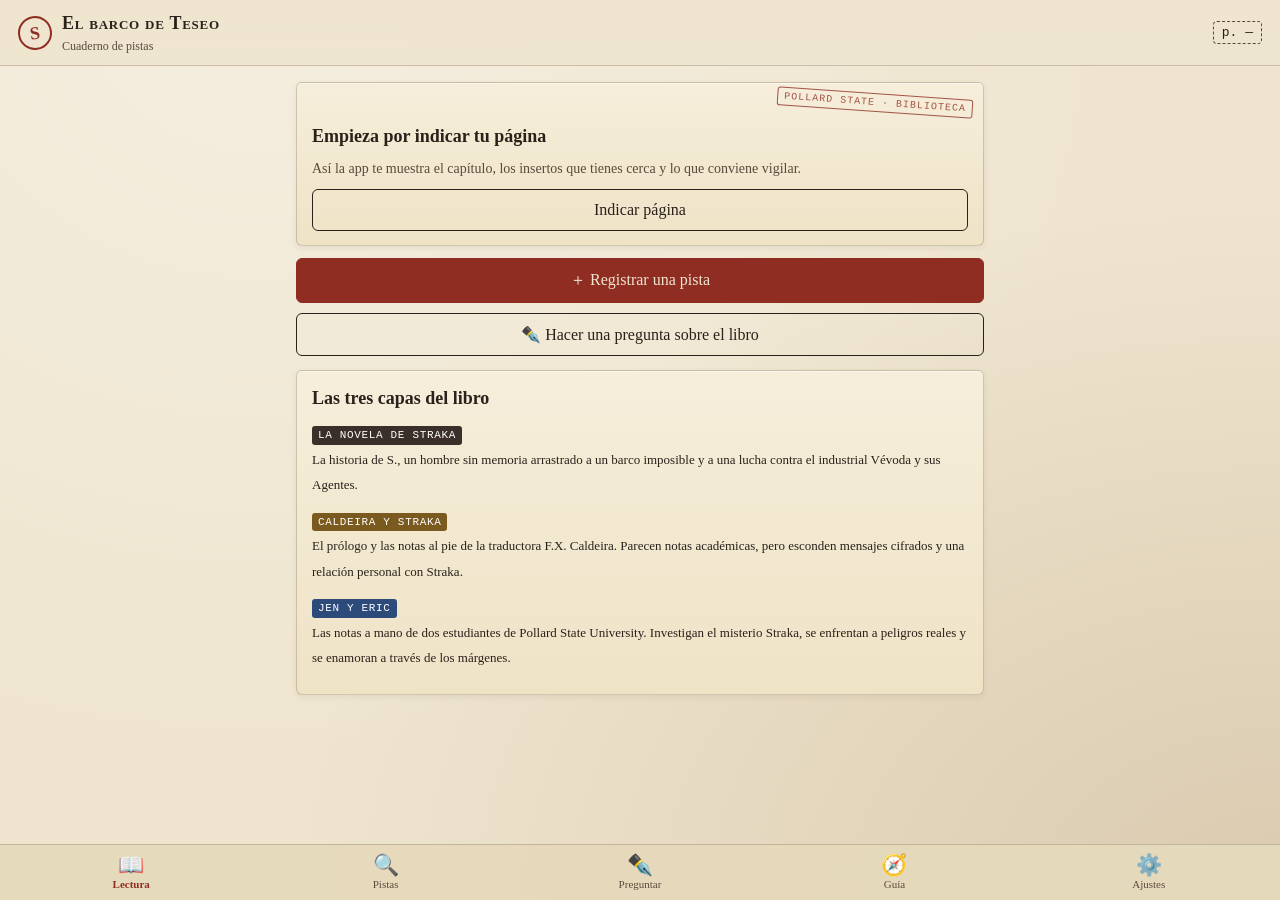
==== barco-de-teseo/index.html @ 1bac02ca "Add El barco de Teseo reading companion PWA Personal iPhone web app for reading S. (Ship of Theseus)" ====
<!DOCTYPE html>
<html lang="es">
<head>
  <meta charset="utf-8">
  <meta name="viewport" content="width=device-width, initial-scale=1, viewport-fit=cover">
  <title>El barco de Teseo · Cuaderno de pistas</title>
  <meta name="theme-color" content="#efe5cf">
  <meta name="apple-mobile-web-app-capable" content="yes">
  <meta name="mobile-web-app-capable" content="yes">
  <meta name="apple-mobile-web-app-status-bar-style" content="default">
  <meta name="apple-mobile-web-app-title" content="Teseo">
  <meta name="robots" content="noindex, nofollow">
  <link rel="manifest" href="manifest.webmanifest">
  <link rel="apple-touch-icon" href="icons/icon-180.png">
  <link rel="icon" type="image/png" href="icons/icon-192.png">
  <link rel="stylesheet" href="styles.css">
</head>
<body>
  <header class="top">
    <div class="marca">S</div>
    <div>
      <h1>El barco de Teseo</h1>
      <div class="sub">Cuaderno de pistas</div>
    </div>
    <button class="pag-chip" id="chipPagina" aria-label="Cambiar página actual">p. —</button>
  </header>

  <main id="vista" aria-live="polite"></main>

  <nav class="tabs" aria-label="Secciones">
    <button data-tab="lectura" class="activo"><span class="ico">📖</span>Lectura</button>
    <button data-tab="pistas"><span class="ico">🔍</span>Pistas</button>
    <button data-tab="preguntar"><span class="ico">✒️</span>Preguntar</button>
    <button data-tab="guia"><span class="ico">🧭</span>Guía</button>
    <button data-tab="ajustes"><span class="ico">⚙️</span>Ajustes</button>
  </nav>

  <div id="modal" class="modal-fondo oculto" role="dialog" aria-modal="true"></div>

  <script type="module" src="app.js"></script>
</body>
</html>
---- barco-de-teseo/styles.css ----
:root {
  --papel: #efe5cf;
  --papel-2: #e6d9bb;
  --papel-3: #d9c8a2;
  --tinta: #2a211b;
  --tinta-2: #5a4a3c;
  --sello: #8f2d22;
  --oro: #9a7432;
  --linea: rgba(70, 50, 30, 0.22);
  --serif: "Iowan Old Style", "Palatino Linotype", Palatino, "Book Antiqua", Georgia, serif;
  --mano: "Bradley Hand", "Segoe Print", "Comic Sans MS", cursive;
  --mono: "American Typewriter", "Courier New", monospace;
  --safe-b: env(safe-area-inset-bottom, 0px);
  --safe-t: env(safe-area-inset-top, 0px);
}

* { box-sizing: border-box; -webkit-tap-highlight-color: transparent; }
html, body { margin: 0; height: 100%; }
body {
  font-family: var(--serif);
  color: var(--tinta);
  background:
    radial-gradient(ellipse at 20% 0%, rgba(255,255,255,.35), transparent 60%),
    radial-gradient(ellipse at 100% 100%, rgba(120,80,30,.18), transparent 55%),
    var(--papel);
  font-size: 17px;
  line-height: 1.5;
  -webkit-font-smoothing: antialiased;
}

header.top {
  position: sticky; top: 0; z-index: 5;
  padding: calc(var(--safe-t) + 10px) 18px 10px;
  background: linear-gradient(var(--papel), rgba(239,229,207,.94));
  border-bottom: 1px solid var(--linea);
  display: flex; align-items: center; gap: 10px;
}
header.top .marca {
  width: 34px; height: 34px; border-radius: 50%;
  border: 2px solid var(--sello); color: var(--sello);
  display: grid; place-items: center; font-weight: 700; font-size: 18px;
  transform: rotate(-8deg);
}
header.top h1 { margin: 0; font-size: 18px; letter-spacing: .04em; font-variant: small-caps; }
header.top .sub { font-size: 12px; color: var(--tinta-2); }
header.top .pag-chip {
  margin-left: auto; font-family: var(--mono); font-size: 13px;
  border: 1px dashed var(--tinta-2); padding: 3px 8px; border-radius: 4px; background: transparent; color: var(--tinta);
}

main { padding: 16px 16px calc(96px + var(--safe-b)); max-width: 720px; margin: 0 auto; }

nav.tabs {
  position: fixed; left: 0; right: 0; bottom: 0; z-index: 10;
  display: grid; grid-template-columns: repeat(5, 1fr);
  padding: 6px 4px calc(6px + var(--safe-b));
  background: rgba(230,217,187,.97);
  border-top: 1px solid var(--linea);
  backdrop-filter: blur(8px); -webkit-backdrop-filter: blur(8px);
}
nav.tabs button {
  background: none; border: 0; color: var(--tinta-2); font-family: var(--serif);
  font-size: 11px; display: flex; flex-direction: column; align-items: center; gap: 2px; padding: 4px 0;
}
nav.tabs button .ico { font-size: 21px; line-height: 1; }
nav.tabs button.activo { color: var(--sello); font-weight: 700; }

h2 { font-size: 22px; margin: 6px 0 12px; font-variant: small-caps; letter-spacing: .03em; }
h3 { font-size: 18px; margin: 18px 0 8px; }
p { margin: 0 0 10px; }
.muted { color: var(--tinta-2); font-size: 14px; }
.small { font-size: 13px; }

.ficha {
  background: linear-gradient(180deg, #f6eedb, #efe3c6);
  border: 1px solid var(--linea);
  border-radius: 6px;
  padding: 14px 15px;
  margin-bottom: 12px;
  box-shadow: 0 1px 0 rgba(255,255,255,.6) inset, 0 2px 6px rgba(70,45,20,.08);
  position: relative;
}
.ficha.sello::after {
  content: attr(data-sello);
  position: absolute; top: 10px; right: 10px;
  font-family: var(--mono); font-size: 10px; letter-spacing: .1em; text-transform: uppercase;
  color: var(--sello); border: 1.5px solid var(--sello); padding: 1px 6px; border-radius: 3px;
  transform: rotate(4deg); opacity: .8;
}
.ficha h3 { margin-top: 0; }
.ficha.sello h3 { margin-top: 26px; }

.btn {
  appearance: none; border: 1.5px solid var(--tinta); background: var(--tinta); color: var(--papel);
  font-family: var(--serif); font-size: 16px; padding: 11px 16px; border-radius: 6px; width: 100%;
  display: flex; justify-content: center; align-items: center; gap: 8px; cursor: pointer;
}
.btn.sec { background: transparent; color: var(--tinta); }
.btn.sello { background: var(--sello); border-color: var(--sello); }
.btn:disabled { opacity: .5; }
.fila { display: flex; gap: 8px; }
.fila > * { flex: 1; }

label.campo { display: block; margin-bottom: 12px; }
label.campo > span { display: block; font-size: 13px; color: var(--tinta-2); margin-bottom: 4px; font-variant: small-caps; letter-spacing: .05em; }
input[type=text], input[type=number], input[type=password], textarea, select {
  width: 100%; font: inherit; font-size: 16px; color: var(--tinta);
  background: #fbf6ea; border: 1px solid var(--linea); border-radius: 6px; padding: 10px 11px;
}
textarea { min-height: 96px; resize: vertical; font-family: var(--mano); font-size: 17px; }

.tintas { display: flex; flex-wrap: wrap; gap: 8px; }
.tinta-chip {
  border: 1.5px solid var(--linea); background: #fbf6ea; border-radius: 999px; padding: 6px 10px 6px 8px;
  display: inline-flex; align-items: center; gap: 6px; font-size: 14px; font-family: var(--serif); color: var(--tinta);
}
.tinta-chip .punto { width: 14px; height: 14px; border-radius: 50%; border: 1px solid rgba(0,0,0,.2); }
.tinta-chip.sel { border-color: var(--tinta); box-shadow: 0 0 0 2px var(--tinta) inset; }

.segmentos { display: flex; gap: 6px; overflow-x: auto; padding-bottom: 4px; margin-bottom: 12px; scrollbar-width: none; }
.segmentos button {
  flex: 0 0 auto; border: 1px solid var(--linea); background: transparent; border-radius: 999px;
  padding: 6px 12px; font-family: var(--serif); font-size: 14px; color: var(--tinta-2);
}
.segmentos button.activo { background: var(--tinta); color: var(--papel); border-color: var(--tinta); }

.pista {
  display: grid; grid-template-columns: 54px 1fr; gap: 10px; align-items: start; cursor: pointer;
}
.pista .num {
  font-family: var(--mono); text-align: center; border-right: 1px dashed var(--linea); padding-right: 6px;
}
.pista .num b { display: block; font-size: 20px; }
.pista .texto { font-family: var(--mano); font-size: 16px; }
.pista img { width: 100%; max-height: 160px; object-fit: cover; border-radius: 4px; margin-top: 6px; }

.respuesta { font-size: 16px; }
.respuesta h4 { margin: 14px 0 6px; font-size: 15px; font-variant: small-caps; letter-spacing: .05em; color: var(--sello); }
.respuesta ul { padding-left: 20px; margin: 6px 0 10px; }
.respuesta li { margin-bottom: 4px; }
.respuesta p { margin-bottom: 8px; }

.capa-tag { display: inline-block; font-size: 11px; font-family: var(--mono); letter-spacing: .06em; text-transform: uppercase; padding: 1px 6px; border-radius: 3px; color: #fff; }

details.ficha summary { cursor: pointer; font-weight: 700; list-style: none; }
details.ficha summary::-webkit-details-marker { display: none; }
details.ficha summary::after { content: "＋"; float: right; color: var(--tinta-2); }
details.ficha[open] summary::after { content: "－"; }

.progreso { height: 6px; background: var(--papel-3); border-radius: 3px; overflow: hidden; margin: 8px 0 4px; }
.progreso > div { height: 100%; background: var(--sello); }

input[type=range] { width: 100%; accent-color: var(--sello); }

.aviso { border-left: 3px solid var(--sello); padding: 8px 12px; background: rgba(143,45,34,.06); border-radius: 0 6px 6px 0; font-size: 14px; margin-bottom: 12px; }
.vacio { text-align: center; color: var(--tinta-2); padding: 30px 10px; font-style: italic; }

.modal-fondo { position: fixed; inset: 0; background: rgba(30,20,10,.45); z-index: 20; display: flex; align-items: flex-end; }
.modal {
  background: var(--papel); width: 100%; max-height: 92vh; overflow-y: auto;
  border-radius: 14px 14px 0 0; padding: 16px 16px calc(20px + var(--safe-b));
  box-shadow: 0 -6px 30px rgba(0,0,0,.25);
}
.modal .asa { width: 40px; height: 5px; border-radius: 3px; background: var(--papel-3); margin: 0 auto 12px; }

.cargando { display: inline-block; width: 14px; height: 14px; border: 2px solid currentColor; border-right-color: transparent; border-radius: 50%; animation: gira .8s linear infinite; }
@keyframes gira { to { transform: rotate(360deg); } }

.foto-prev { width: 100%; border-radius: 6px; margin-bottom: 10px; border: 1px solid var(--linea); }
.oculto { display: none !important; }
.chat-q { font-family: var(--mano); font-size: 17px; margin-bottom: 6px; }
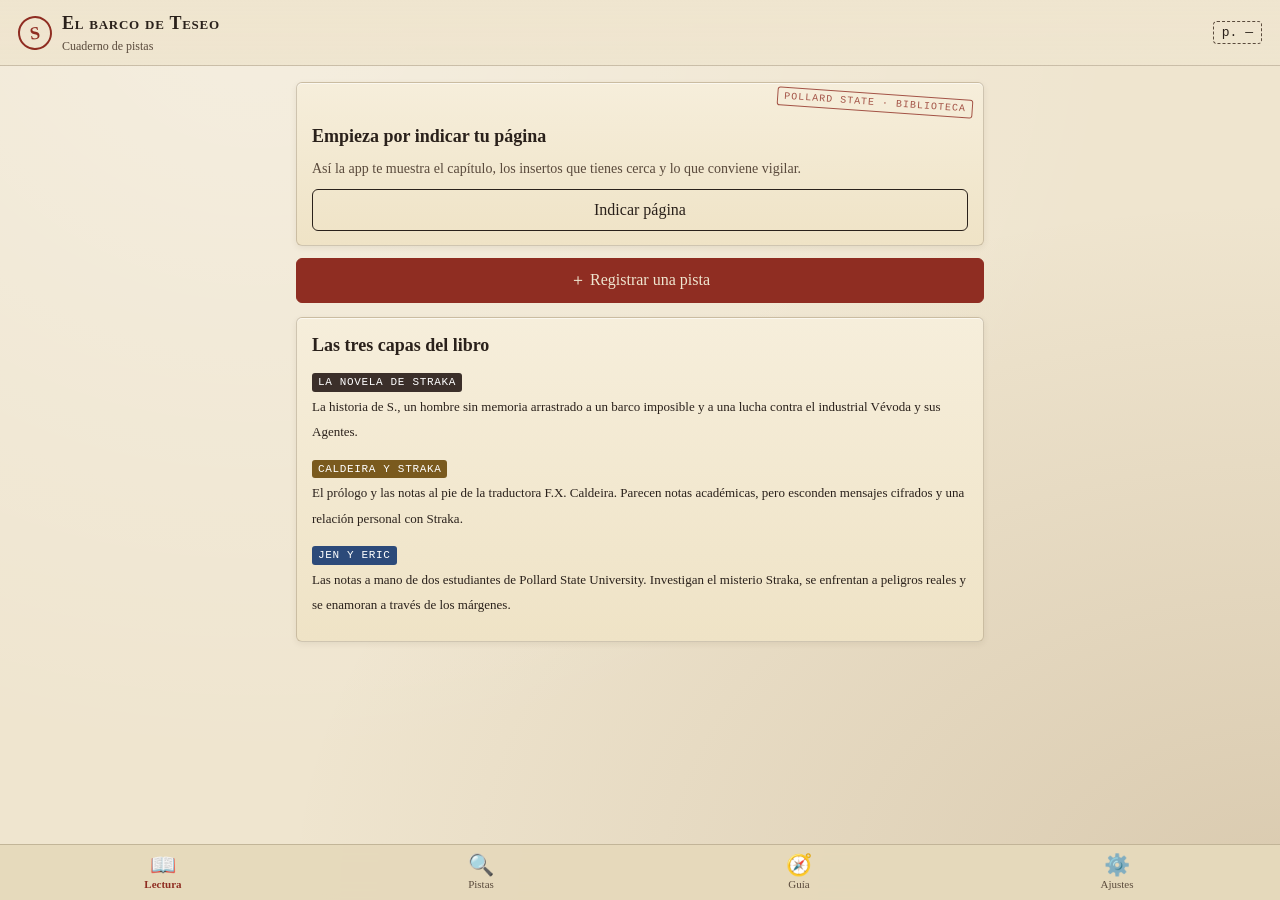
==== commit 8a351320: "Remove paid AI; add free copy-to-Claude flow The reader does not want API charges. Removes the Pregu" ====
--- a/barco-de-teseo/index.html
+++ b/barco-de-teseo/index.html
@@ -30,7 +30,6 @@
   <nav class="tabs" aria-label="Secciones">
     <button data-tab="lectura" class="activo"><span class="ico">📖</span>Lectura</button>
     <button data-tab="pistas"><span class="ico">🔍</span>Pistas</button>
-    <button data-tab="preguntar"><span class="ico">✒️</span>Preguntar</button>
     <button data-tab="guia"><span class="ico">🧭</span>Guía</button>
     <button data-tab="ajustes"><span class="ico">⚙️</span>Ajustes</button>
   </nav>
--- a/barco-de-teseo/styles.css
+++ b/barco-de-teseo/styles.css
@@ -52,7 +52,7 @@
 
 nav.tabs {
   position: fixed; left: 0; right: 0; bottom: 0; z-index: 10;
-  display: grid; grid-template-columns: repeat(5, 1fr);
+  display: grid; grid-template-columns: repeat(4, 1fr);
   padding: 6px 4px calc(6px + var(--safe-b));
   background: rgba(230,217,187,.97);
   border-top: 1px solid var(--linea);
@@ -169,3 +169,10 @@
 .foto-prev { width: 100%; border-radius: 6px; margin-bottom: 10px; border: 1px solid var(--linea); }
 .oculto { display: none !important; }
 .chat-q { font-family: var(--mano); font-size: 17px; margin-bottom: 6px; }
+
+.inserto .dato { border-top: 1px dashed var(--linea); padding-top: 8px; margin-top: 8px; }
+.inserto .dato > span { display: block; font-size: 12px; color: var(--tinta-2); font-variant: small-caps; letter-spacing: .05em; }
+.inserto .dato ul { margin: 4px 0; padding-left: 18px; }
+.btn.small { font-size: 14px; padding: 8px 12px; margin-top: 10px; }
+
+a.btn { text-decoration: none; }
